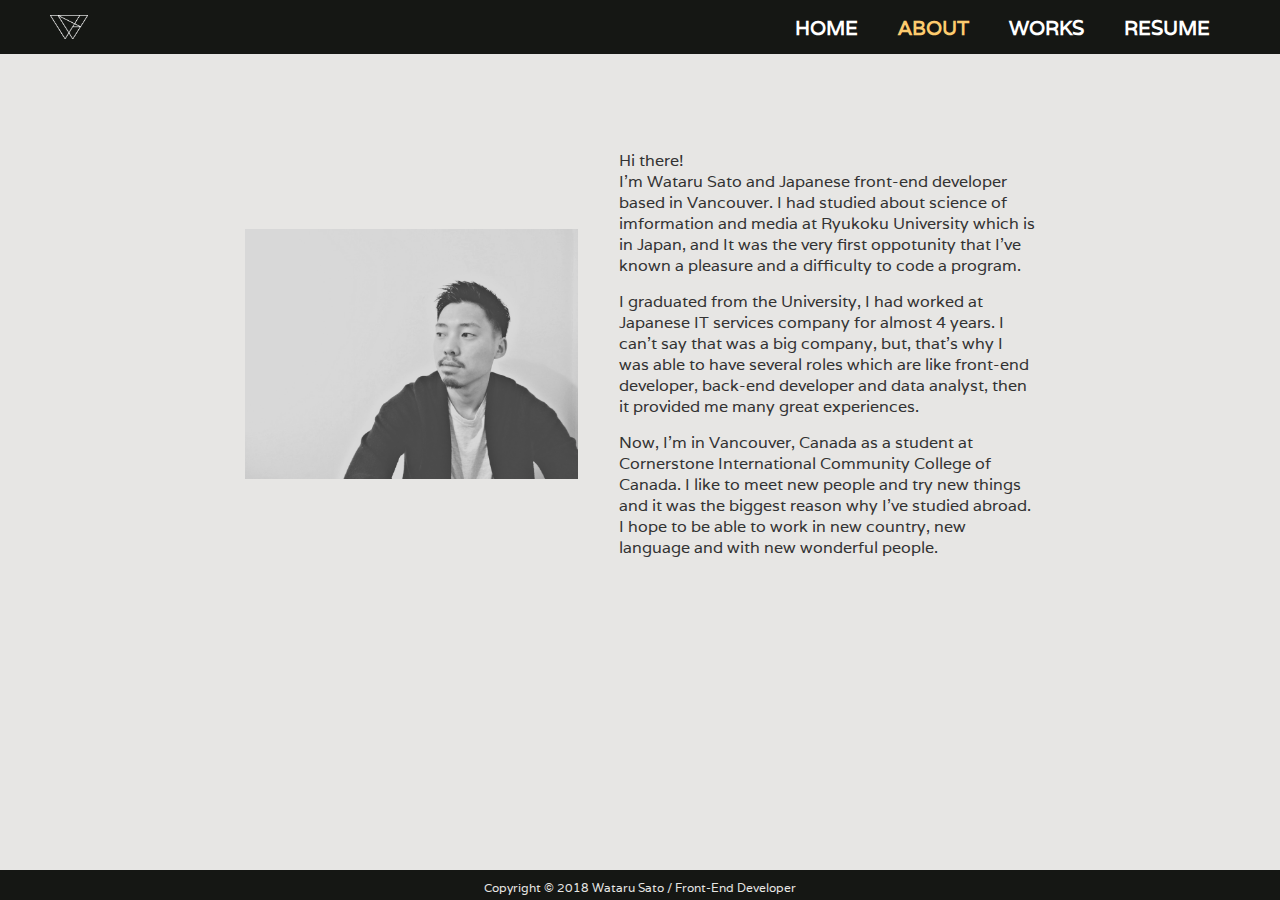
==== aboutme/index.html @ c43e90cd "update file layout" ====
<!DOCTYPE html>
<html lang="en">

<head>
    <meta charset="utf-8">
    <meta name="viewport" content="width=device-width, initial-scale=1.0, maximum-scale=1.0, minimum-scale=1.0">
    <title>WATARU SATO</title>
    <link rel="shortcut icon" href="../assets/image/logo.ico" type="image/logo.icon">
    <link rel="stylesheet" type="text/css" href="../assets/css/style.css">
    <link href="https://fonts.googleapis.com/css?family=Codystar|Varela" rel="stylesheet">
    <script src="../assets/js/scrollreveal.min.js"></script>
</head>

<body>
    <div class="menu_bar">
        <img src="../assets/image/logo.png" alt="LOGO" id="logo">
        <!-- menu for PC -->
        <ul class="menu container topBotomBordersOut">
            <li>
                <a href="index.html">HOME</a>
            </li>
            <li>
                <a href="aboutme.html" style="color:#fdcb6e;">ABOUT</a>
            </li>
            <li>
                <a href="works.html">WORKS</a>
            </li>
            <li>
                <a href="resume.html">RESUME</a>
            </li>
        </ul>
        <!-- menu for mobile -->
        <div id="nav-drawer">
            <input id="nav-input" type="checkbox" class="nav-unshown">
            <label id="nav-open" for="nav-input">
                <span></span>
            </label>
            <label class="nav-unshown" id="nav-close" for="nav-input"></label>
            <div id="nav-content">
                <div class="nav-content-text">
                    <a href="index.html">HOME</a>
                    <br>
                </div>
                <div class="nav-content-text">
                    <a href="aboutme.html" style="color:#fdcb6e;">ABOUT</a>
                    <br>
                </div>
                <div class="nav-content-text">
                    <a href="works.html">WORKS</a>
                    <br>
                </div>
                <div class="nav-content-text">
                    <a href="resume.html">RESUME</a>
                    <br>
                </div>
            </div>
        </div>
    </div>

    <div class="aboutme_body">
        <img src="../assets/image/profile.jpg" alt="profile" class="aboutme_img animate">

        <div class="aboutme_text">
            <p>
                Hi there!
                <br/>I'm Wataru Sato and Japanese front-end developer based in Vancouver. I had studied about science of imformation
                and media at Ryukoku University which is in Japan, and It was the very first oppotunity that I've known a
                pleasure and a difficulty to code a program.
            </p>
            <p>
                I graduated from the University, I had worked at Japanese IT services company for almost 4 years. I can't say that was a
                big company, but, that's why I was able to have several roles which are like front-end developer, back-end
                developer and data analyst, then it provided me many great experiences.
            </p>
            <p> Now, I'm in Vancouver, Canada as a student at Cornerstone International Community College of Canada. I like to
                meet new people and try new things and it was the biggest reason why I've studied abroad. I hope to be able
                to work in new country, new language and with new wonderful people.
            </p>
        </div>
    </div>

    <script type="text/javascript">
        window.sr = ScrollReveal();
        sr.reveal('.animate');
    </script>
</body>
<footer class="center">Copyright © 2018 Wataru Sato / Front-End Developer</footer>


</html>
---- assets/css/style.css ----
/* animation for top message */

ins,
del {
    text-decoration: none;
}

html {
    font-family: 'Varela', sans-serif;
    font-size: 16px;
}

body {
    width: 100%;
    min-height: 100%;
    margin: 0px;
    background-color: #E7E6E4
}

footer {
    position: fixed;
    bottom: 0;
    width: 100%;
    height: 10px;
    background-color: #151714;
    color: #E7E6E4;
    font-size: 12px;
    padding: 10px 0px;
    text-align: center;
}

a {
    text-decoration: none;
    color: #E7E6E4
}

span {
    display: inline-block;
}

#logo {
    width: 3%;
    height: 3%;
    margin: 15px 20px
}

/* menu bar (header) */

/* for PC */

.menu {
    list-style: none;
    font-size: 0;
    text-align: right;
    margin: auto 30px;
    padding: 0px;
    width: 85%;
    height: 25px;
}

.menu li {
    margin: auto 20px;
    background-color: #151714;
    display: inline-block;
    font-size: 20px;
}

.menu li a {
    /* font-family: 'Codystar', cursive; */
    font-family: 'Varela', sans-serif;
    text-decoration: none;
    color: #fff;
    font-weight: bold;
}

.menu_bar {
    position: fixed;
    width: 100%;
    background-color: #151714;
    display: flex;
    z-index: 1;
}

#nav-drawer {
    margin-right: 20px;
    margin-left: auto;
    margin-top: auto;
    margin-bottom: auto;
}

/* for Mobile */

/* not to display checkbox */

.nav-unshown {
    display: none;
}

/* centralize menu icon */

#nav-open {
    display: inline-block;
    width: 30px;
    height: 22px;
    vertical-align: middle;
}

/* menu icon */

#nav-open span,
#nav-open span:before,
#nav-open span:after {
    position: absolute;
    height: 3px;
    width: 25px;
    border-radius: 3px;
    background: #E7E6E4;
    display: block;
    content: '';
    cursor: pointer;
}

#nav-open span:before {
    bottom: -8px;
}

#nav-open span:after {
    bottom: -16px;
}

/* menu cover */

#nav-close {
    display: none;
    position: fixed;
    z-index: 99;
    top: 0;
    left: 0;
    width: 100%;
    height: 100%;
    background: black;
    opacity: 0;
    transition: .3s ease-in-out;
}

/* menu content */

#nav-content {
    overflow: auto;
    position: fixed;
    top: 0;
    right: 0;
    z-index: 9999;
    width: 30%;
    max-width: 390px;
    height: 100%;
    background: #333;
    transition: .3s ease-in-out;
    -webkit-transform: translateX(105%);
    transform: translateX(105%);
}

.nav-content-text {
    text-align: center;
    margin: 40px 20px;
    font-family: 'Varela', sans-serif;
    text-decoration: none;
    font-weight: bold;
}

/* to display menu */

#nav-input:checked~#nav-close {
    display: block;
    opacity: .5;
}

#nav-input:checked~#nav-content {
    -webkit-transform: translateX(0%);
    transform: translateX(0%);
    box-shadow: 6px 0 25px rgba(0, 0, 0, .15);
}

/* landing page */

.landingpage {
    background-image: url(../image/top.jpg);
    min-width: 100vw;
    min-height: 100vh;
    background-size: cover;
    background-position: center;
    display: flex;
    justify-content: center;
    align-items: center;
}

.landingpage h1 {
    font-family: 'Codystar', cursive;
    font-weight: bold;
    font-size: 48px;
    color: #E7E6E4;
    text-align: center;
}

.landingpage_contact {
    position: fixed;
    bottom: 20px;
    text-align: center;
}

.landingpage_contact h4 {
    font-weight: 5;
    font-size: 24px;
    color: #E7E6E4;
    text-align: center;
    margin-bottom: 0px;
}

.landingpage_contact hr {
    border: none;
    border-top: 2px dotted #E7E6E4;
    margin-bottom: 10px;
}

/* about me page */

.aboutme_body {
    width: 100%;
    height: 100%;
    padding: 110px 0 50px 0;
    text-align: center;
}

.aboutme_body hr {
    border: none;
    border-right: 3px dotted #E4671E;
    /* height: 50vh; */
    margin: 40px 0;
}

.aboutme_text {
    width: 90%;
    height: 100%;
    margin: 0 auto;
    text-align: left;
}

.aboutme_text p {
    margin: 15px 0;
    color: #333;
}

.aboutme_img {
    width: 90%;
}

/* works page */

.works_body {
    width: 100%;
    height: auto;
    padding: 90px 0 70px 0;
}

.flag_img {
    width: 100px;
    margin: 0 auto;
}

/*  */

.work_card {
    width: 350px;
    height: 250px;
    overflow: hidden;
    margin: 10px;
    position: relative;
}

.work_card img {
    width: 100%;
    height: 100%;
}

.work_card .caption {
    font-size: 130%;
    text-align: center;
    color: #fff;
    margin-bottom: 20px;
}

.work_card label {
    border: 2px solid white;
    color: white;
    padding: 5px 10px;
}

.work_card label:hover {
    border: 2px solid white;
    color: rgba(0, 0, 0, 0.4);
    background: white;
}

.work_card .mask {
    width: 100%;
    height: 100%;
    position: absolute;
    top: 0;
    left: 0;
    opacity: 0;
    background-color: rgba(0, 0, 0, 0.4);
    -webkit-transition: all 0.6s ease;
    transition: all 0.6s ease;
    text-align: center;
}

.work_card:hover .mask {
    opacity: 1;
    padding-top: 90px;
}

.popup-overlay {
    background: #E7E6E4;
    position: fixed;
    top: 0;
    bottom: 0;
    left: 0;
    right: 0;
    text-align: center;
    width: 100%;
    overflow: scroll;
}

.popup-wrap {
    position: relative;
    margin: 0 auto;
    width: 100%;
}

.popup-wrap h1 {
    font-family: 'Fredoka One';
    color: #292929;
}

.popup-wrap label {
    background: #E7E6E4;
    color: #292929;
    border-color: #292929;
    cursor: pointer;
    display: inline-block;
    padding: 5px 30px;
    margin: 20px 0 30px 0;
}

.popup-wrap label:hover {
    background: #292929;
    border-color: #292929;
    color: #E7E6E4;
    /* opacity: 0.5; */
}

.popup-wrap i {
    color: #292929;
}

.popup-body {
    width: 90%;
    background-color: #E7E6E4;
    border: 3px solid black;
    margin: 0 auto;
    padding: 20px 0;
}

.popup-body hr {
    border: none;
    border-bottom: 2px solid #333;
    margin: 0 auto;
    width: 80%;
}

.popup-text,
.popup-text-lms,
.popup-text-cis,
.popup-text-coop,
.popup-text-react,
.popup-text-lr,
.popup-text-meamo {
    width: 80%;
    margin: 0 auto 20px auto;
    text-align: left;
}

.popup-text-lms ul,
.popup-text-lr ul,
.popup-text-meamo ul {
    list-style-type: square;
}

.popup-img-coop,
.popup-img-react,
.popup-img-lr,
.popup-img-meamo {
    width: 80%;
    margin: 20px auto 0 auto;
    display: flex;
    justify-content: space-around;
    align-items: center;
}

.popup-img-coop a,
.popup-img-react a,
.popup-img-lr a,
.popup-img-meamo a {
    text-decoration: none;
    cursor: zoom-in;
    margin: 0;
}

.popup-img-coop img,
.popup-img-react img,
.popup-img-lr img,
.popup-img-meamo img {
    width: 70%;
    margin: 0;
}

.popup-img-lr img {
    width: 15%;
    margin: 0;
}

.popup-img-meamo img {
    width: 40%;
    margin: 0;
}

input {
    position: absolute;
    z-index: -9999;
    visibility: hidden;
}

.popup-overlay {
    opacity: 0;
    -webkit-transform: scale(0.5);
    -moz-transform: scale(0.5);
    -ms-transform: scale(0.5);
    -o-transform: scale(0.5);
    transform: scale(0.5);
    -webkit-transition: all 0.75s cubic-bezier(0.65, -0.55, 0.265, 1.55);
    -moz-transition: all 0.75s cubic-bezier(0.65, -0.55, 0.265, 1.55);
    -ms-transition: all 0.75s cubic-bezier(0.65, -0.55, 0.265, 1.55);
    -o-transition: all 0.75s cubic-bezier(0.65, -0.55, 0.265, 1.55);
    transition: all 0.75s cubic-bezier(0.65, -0.55, 0.265, 1.55);
    z-index: -999;
}

input:checked~.popup-overlay {
    opacity: 1;
    -webkit-transform: scale(1);
    -moz-transform: scale(1);
    -ms-transform: scale(1);
    -o-transform: scale(1);
    transform: scale(1);
    z-index: 999;
}

.skills-text {
    text-align: center
}

.skills-text h5 {
    color: #292929;
}

/* resume page */

.resume_body {
    width: 100%;
    padding: 100px 0 70px 0;
}

.resume_sheet {
    width: 80%;
    height: auto;
    margin: auto;
    padding: 10px;
    border: 10px double black;
    background: #E7E6E4;
}

.resume_sheet ul {
    list-style-type: square;
    margin: 0;
}

.resume_sheet h2 {
    font-size: 32px;
    margin: 5px 0;
}

.resume_sheet h3 {
    font-size: 24px;
    margin: 10px 0;
}

.resume_sheet h4 {
    font-size: 18px;
    margin: 5px 0;
}

.resume_sheet h5 {
    font-size: 14px;
    font-weight: 10;
    margin: 5px 0;
}

.resume_sheet h6 {
    font-size: 10px;
    font-weight: 10;
    margin: 5px 0;
}

.resume_sheet p {
    margin: 0;
}

.tech_icon {
    /* width: 2%; */
    height: 2%;
    margin: 0 5px;
}

.sns_text {
    font-size: 32px;
    margin: 0 10px;
}

/* Top and Bottom borders go out */

.container a {
    padding: 5px 0px;
    position: relative;
    z-index: 0;
    cursor: pointer;
}

.topBotomBordersOut a:before,
.topBotomBordersOut a:after {
    position: absolute;
    left: 0px;
    width: 100%;
    height: 1px;
    background: #FFF;
    content: "";
    opacity: 0;
    transition: all 0.3s;
}

.topBotomBordersOut a:before {
    top: 0px;
    transform: translateY(5px);
}

.topBotomBordersOut a:after {
    bottom: 0px;
    transform: translateY(-5px);
}

.topBotomBordersOut a:hover:before,
.topBotomBordersOut a:hover:after {
    opacity: 1;
    transform: translateY(0px);
}

/* for mobile */

@media screen and (max-width: 760px) {
    #logo {
        width: 10% !important;
        height: 10% !important;
    }
    .menu {
        display: none !important;
    }
    .aboutme_body hr {
        display: none;
    }
    .disp_pc {
        display: none;
    }
    .hr_pc {
        display: none;
    }
    .works_flex {
        display: flex;
        justify-content: center;
        align-items: center;
        flex-wrap: wrap;
        width: 90%;
        margin: 0 auto;
    }
}

/* for PC */

@media screen and (min-width:761px) {
    #logo {
        margin: 15px 50px
    }
    #nav-open {
        display: none !important;
    }
    .aboutme_body {
        width: 65%;
        display: flex;
        justify-content: space-around;
        align-items: center;
        flex-direction: row;
        margin: 0 auto;
        text-align: center
    }
    .aboutme_text {
        width: 50%;
        margin: 25px auto;
    }
    .aboutme_img {
        width: 40%;
        height: 40%;
        margin: 40px auto;
    }
    .works_flex {
        display: flex;
        justify-content: flex-start;
        align-items: center;
        align-content: flex-start;
        flex-wrap: wrap;
        width: 80%;
        margin: 0 auto;
    }
    .popup-body {
        width: 75%;
        display: flex;
        justify-content: center;
        align-items: center;
        flex-direction: row;
    }
    .popup-body hr {
        border: none;
        width: 0;
        margin: 0;
    }
    .popup-text-lms,
    .popup-text-cis {
        width: 80%;
    }
    .popup-text-coop,
    .popup-text-react,
    .popup-text-lr,
    .popup-text-meamo {
        width: 40%;
    }
    .popup-img-coop,
    .popup-img-react {
        width: 40%;
        display: flex;
        justify-content: flex-start;
        align-items: flex-start;
        flex-direction: row;
        flex-wrap: wrap;
    }
    .popup-img-coop a {
        width: 40%;
        padding: 5px;
    }
    .popup-img-react a {
        width: 45%;
        padding: 5px;
    }
    .popup-img-lr,
    .popup-img-meamo {
        width: 40%;
        display: flex;
        justify-content: center;
        align-items: center;
        flex-direction: row;
        flex-wrap: wrap;
    }
    .popup-img-lr img,
    .popup-img-meamo img {
        width: 80%;
    }
    .popup-img-lr a,
    .popup-img-meamo a {
        width: 42%;
        padding: 5px;
    }
    .resume_flexl_pc {
        width: 35%;
        height: auto;
    }
    .resume_flexr_pc {
        width: 65%;
        height: auto;
    }
    .resume_sheet h2 {
        font-size: 44px;
    }
    .resume_sheet h3 {
        font-size: 32px;
        margin-bottom: 25px;
        text-decoration-line: underline;
    }
    .resume_sheet h6 {
        font-size: 12px;
    }
    .disp_pc {
        display: flex;
        flex-direction: column;
    }
    .disp_pc li {
        font-size: 14px;
    }
    .disp_mobile {
        display: none;
    }
    .resume_sheet {
        width: 60%;
        padding: 40px;
        display: flex;
        justify-content: space-around;
    }
    .tech_margin_pc {
        margin-top: 170px !important;
    }
    .exp_margin_pc {
        margin-top: 80px !important;
    }
    .hr_pc {
        border: none;
        border-left: 3px solid black;
        margin: 10px 50px;
    }
}
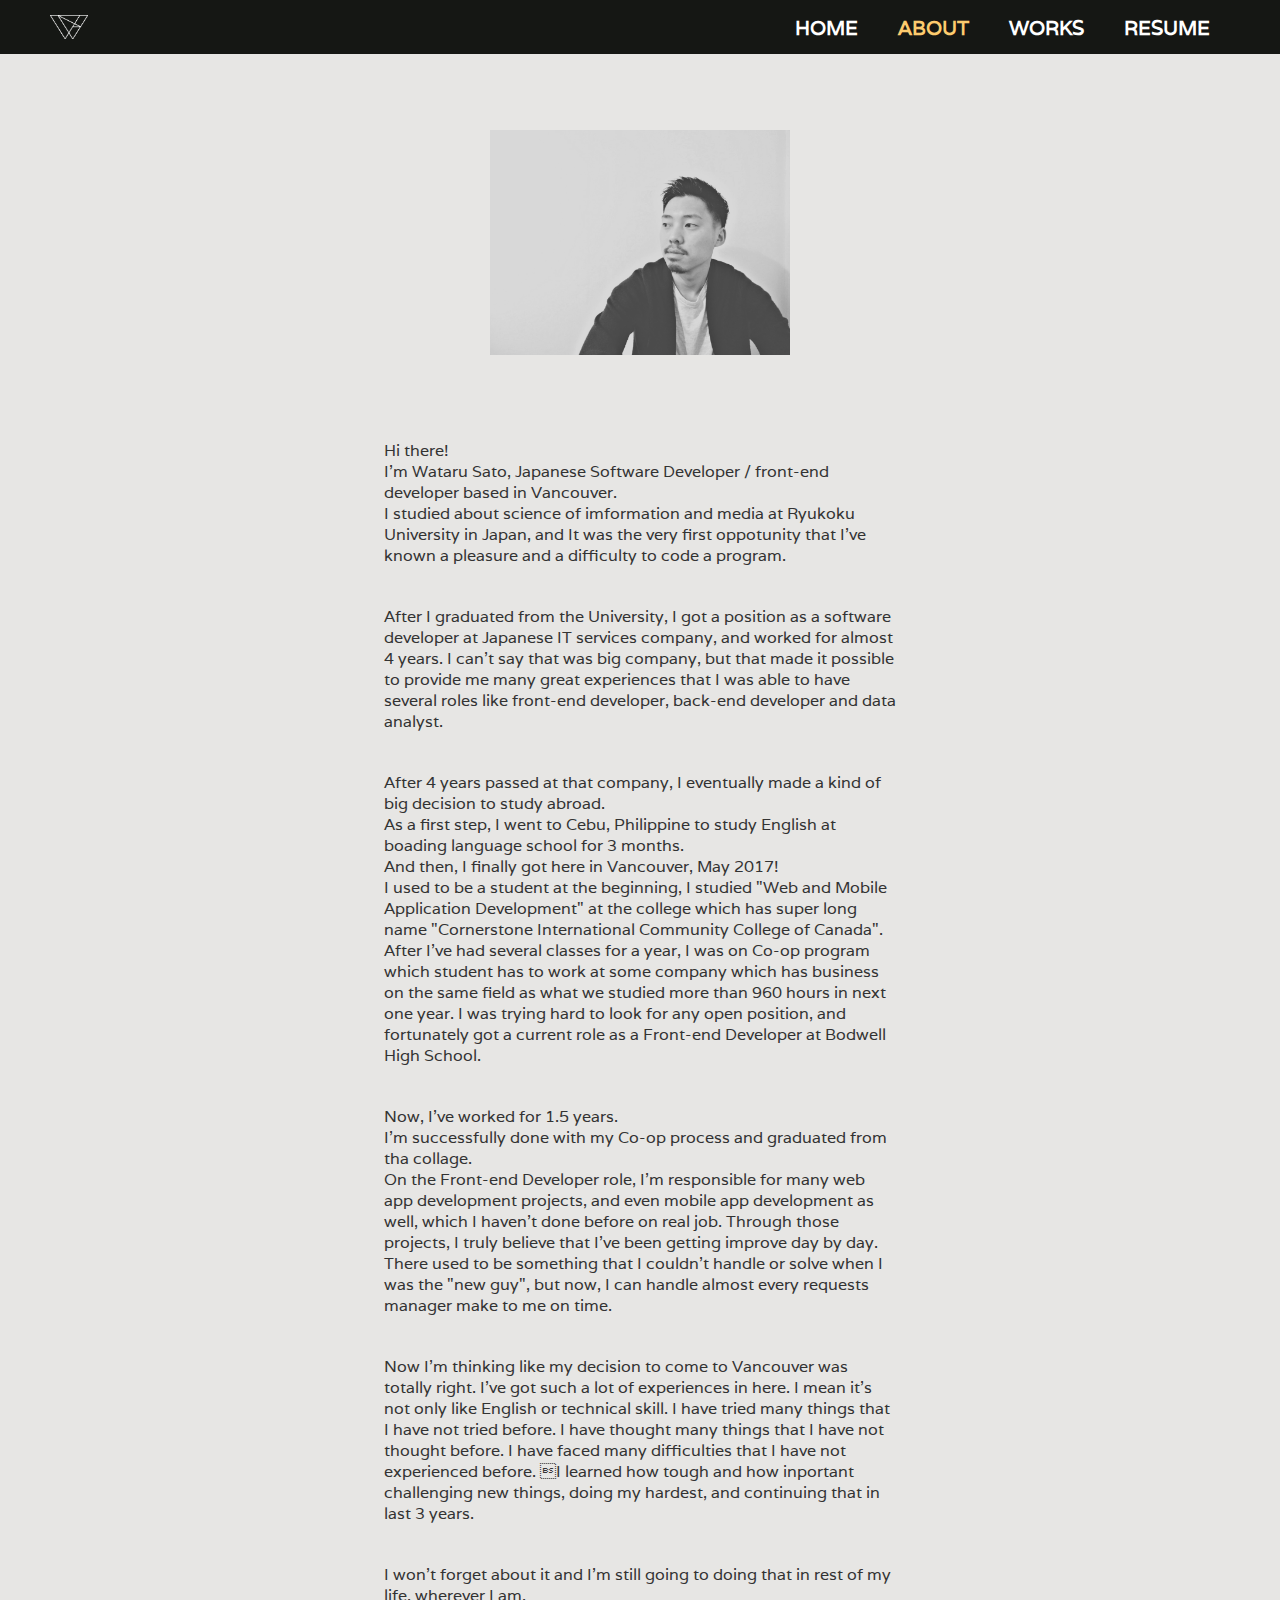
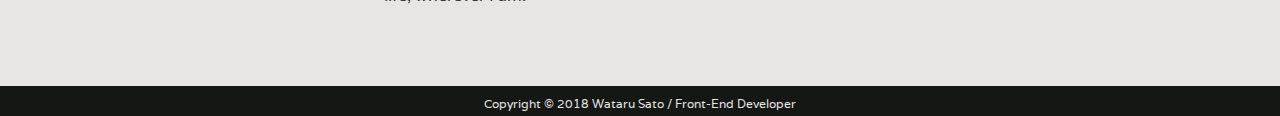
==== commit e7623c2d: "about me update" ====
--- a/aboutme/index.html
+++ b/aboutme/index.html
@@ -9,6 +9,23 @@
     <link rel="stylesheet" type="text/css" href="../assets/css/style.css">
     <link href="https://fonts.googleapis.com/css?family=Codystar|Varela" rel="stylesheet">
     <script src="../assets/js/scrollreveal.min.js"></script>
+    <!-- <link rel="stylesheet" href="https://stackpath.bootstrapcdn.com/bootstrap/4.5.0/css/bootstrap.min.css" integrity="sha384-9aIt2nRpC12Uk9gS9baDl411NQApFmC26EwAOH8WgZl5MYYxFfc+NcPb1dKGj7Sk"
+        crossorigin="anonymous">
+    <script src="https://stackpath.bootstrapcdn.com/bootstrap/4.5.0/js/bootstrap.min.js" integrity="sha384-OgVRvuATP1z7JjHLkuOU7Xw704+h835Lr+6QL9UvYjZE3Ipu6Tp75j7Bh/kR0JKI"
+        crossorigin="anonymous"></script> -->
+
+    <!-- Global site tag (gtag.js) - Google Analytics -->
+    <script async src="https://www.googletagmanager.com/gtag/js?id=UA-129514250-2"></script>
+    <script>
+        window.dataLayer = window.dataLayer || [];
+
+        function gtag() {
+            dataLayer.push(arguments);
+        }
+        gtag('js', new Date());
+
+        gtag('config', 'UA-129514250-2');
+    </script>
 </head>
 
 <body>
@@ -17,16 +34,16 @@
         <!-- menu for PC -->
         <ul class="menu container topBotomBordersOut">
             <li>
-                <a href="index.html">HOME</a>
+                <a href="/">HOME</a>
             </li>
             <li>
-                <a href="aboutme.html" style="color:#fdcb6e;">ABOUT</a>
+                <a href="/aboutme" style="color:#fdcb6e;">ABOUT</a>
             </li>
             <li>
-                <a href="works.html">WORKS</a>
+                <a href="/works">WORKS</a>
             </li>
             <li>
-                <a href="resume.html">RESUME</a>
+                <a href="/resume">RESUME</a>
             </li>
         </ul>
         <!-- menu for mobile -->
@@ -38,19 +55,19 @@
             <label class="nav-unshown" id="nav-close" for="nav-input"></label>
             <div id="nav-content">
                 <div class="nav-content-text">
-                    <a href="index.html">HOME</a>
+                    <a href="/">HOME</a>
                     <br>
                 </div>
                 <div class="nav-content-text">
-                    <a href="aboutme.html" style="color:#fdcb6e;">ABOUT</a>
+                    <a href="/aboutme" style="color:#fdcb6e;">ABOUT</a>
                     <br>
                 </div>
                 <div class="nav-content-text">
-                    <a href="works.html">WORKS</a>
+                    <a href="/works">WORKS</a>
                     <br>
                 </div>
                 <div class="nav-content-text">
-                    <a href="resume.html">RESUME</a>
+                    <a href="/resume">RESUME</a>
                     <br>
                 </div>
             </div>
@@ -59,25 +76,49 @@
 
     <div class="aboutme_body">
         <img src="../assets/image/profile.jpg" alt="profile" class="aboutme_img animate">
-
+        <!-- <div class="aboutme_flex"> -->
         <div class="aboutme_text">
-            <p>
+            <p class="mgv-40">
                 Hi there!
-                <br/>I'm Wataru Sato and Japanese front-end developer based in Vancouver. I had studied about science of imformation
-                and media at Ryukoku University which is in Japan, and It was the very first oppotunity that I've known a
-                pleasure and a difficulty to code a program.
+                <br/>I'm Wataru Sato, Japanese Software Developer / front-end developer based in Vancouver.
+                <br/>I studied about science of imformation and media at Ryukoku University in Japan, and It was the very first
+                oppotunity that I've known a pleasure and a difficulty to code a program.
             </p>
-            <p>
-                I graduated from the University, I had worked at Japanese IT services company for almost 4 years. I can't say that was a
-                big company, but, that's why I was able to have several roles which are like front-end developer, back-end
-                developer and data analyst, then it provided me many great experiences.
+            <p class="mgv-40">
+                After I graduated from the University, I got a position as a software developer at Japanese IT services company, and worked
+                for almost 4 years. I can't say that was big company, but that made it possible to provide me many great
+                experiences that I was able to have several roles like front-end developer, back-end developer and data analyst.
             </p>
-            <p> Now, I'm in Vancouver, Canada as a student at Cornerstone International Community College of Canada. I like to
-                meet new people and try new things and it was the biggest reason why I've studied abroad. I hope to be able
-                to work in new country, new language and with new wonderful people.
+            <p class="mgv-40"> After 4 years passed at that company, I eventually made a kind of big decision to study abroad.
+                <br/>As a first step, I went to Cebu, Philippine to study English at boading language school for 3 months.
+                <br/>And then, I finally got here in Vancouver, May 2017!
+                <br/>I used to be a student at the beginning, I studied "Web and Mobile Application Development" at the college
+                which has super long name "Cornerstone International Community College of Canada". After I've had several
+                classes for a year, I was on Co-op program which student has to work at some company which has business on
+                the same field as what we studied more than 960 hours in next one year. I was trying hard to look for any
+                open position, and fortunately got a current role as a Front-end Developer at Bodwell High School.
+            </p>
+            <p class="mgv-40"> Now, I've worked for 1.5 years.
+                <br/>I'm successfully done with my Co-op process and graduated from tha collage.
+                <br/>On the Front-end Developer role, I'm responsible for many web app development projects, and even mobile app
+                development as well, which I haven't done before on real job. Through those projects, I truly believe that
+                I've been getting improve day by day. There used to be something that I couldn't handle or solve when I was
+                the "new guy", but now, I can handle almost every requests manager make to me on time.
+            </p>
+            <p class="mgv-40"> Now I'm thinking like my decision to come to Vancouver was totally right. I've got such a lot of experiences
+                in here. I mean it's not only like English or technical skill. I have tried many things that I have not tried
+                before. I have thought many things that I have not thought before. I have faced many difficulties that I
+                have not experienced before. I learned how tough and how inportant challenging new things, doing my hardest,
+                and continuing that in last 3 years.
+            </p>
+            <p class="mgv-40">
+                I won't forget about it and I'm still going to doing that in rest of my life, wherever I am.
             </p>
         </div>
+        <!-- </div> -->
     </div>
+
+
 
     <script type="text/javascript">
         window.sr = ScrollReveal();
--- a/assets/css/style.css
+++ b/assets/css/style.css
@@ -8,17 +8,18 @@
 html {
     font-family: 'Varela', sans-serif;
     font-size: 16px;
+    min-height: 100%;
+    position: relative;
 }
 
 body {
     width: 100%;
-    min-height: 100%;
     margin: 0px;
     background-color: #E7E6E4
 }
 
 footer {
-    position: fixed;
+    position: absolute;
     bottom: 0;
     width: 100%;
     height: 10px;
@@ -42,6 +43,10 @@
     width: 3%;
     height: 3%;
     margin: 15px 20px
+}
+
+.mgv-40 {
+    margin: 40px 0px !important;
 }
 
 /* menu bar (header) */
@@ -226,8 +231,8 @@
 
 .aboutme_body {
     width: 100%;
-    height: 100%;
-    padding: 110px 0 50px 0;
+    height: auto;
+    padding: 90px 0 70px 0;
     text-align: center;
 }
 
@@ -235,7 +240,7 @@
     border: none;
     border-right: 3px dotted #E4671E;
     /* height: 50vh; */
-    margin: 40px 0;
+    /* margin: 40px 0; */
 }
 
 .aboutme_text {
@@ -612,21 +617,25 @@
         display: none !important;
     }
     .aboutme_body {
-        width: 65%;
-        display: flex;
-        justify-content: space-around;
-        align-items: center;
-        flex-direction: row;
+        width: 80%;
         margin: 0 auto;
         text-align: center
+    }
+    .aboutme_flex {
+        display: flex;
+        justify-content: center;
+        align-items: flex-start;
+        flex-wrap: wrap;
+        margin: 0 auto;
     }
     .aboutme_text {
         width: 50%;
         margin: 25px auto;
+        /* padding: 0px 20px */
     }
     .aboutme_img {
-        width: 40%;
-        height: 40%;
+        width: 300px;
+        height: auto;
         margin: 40px auto;
     }
     .works_flex {
